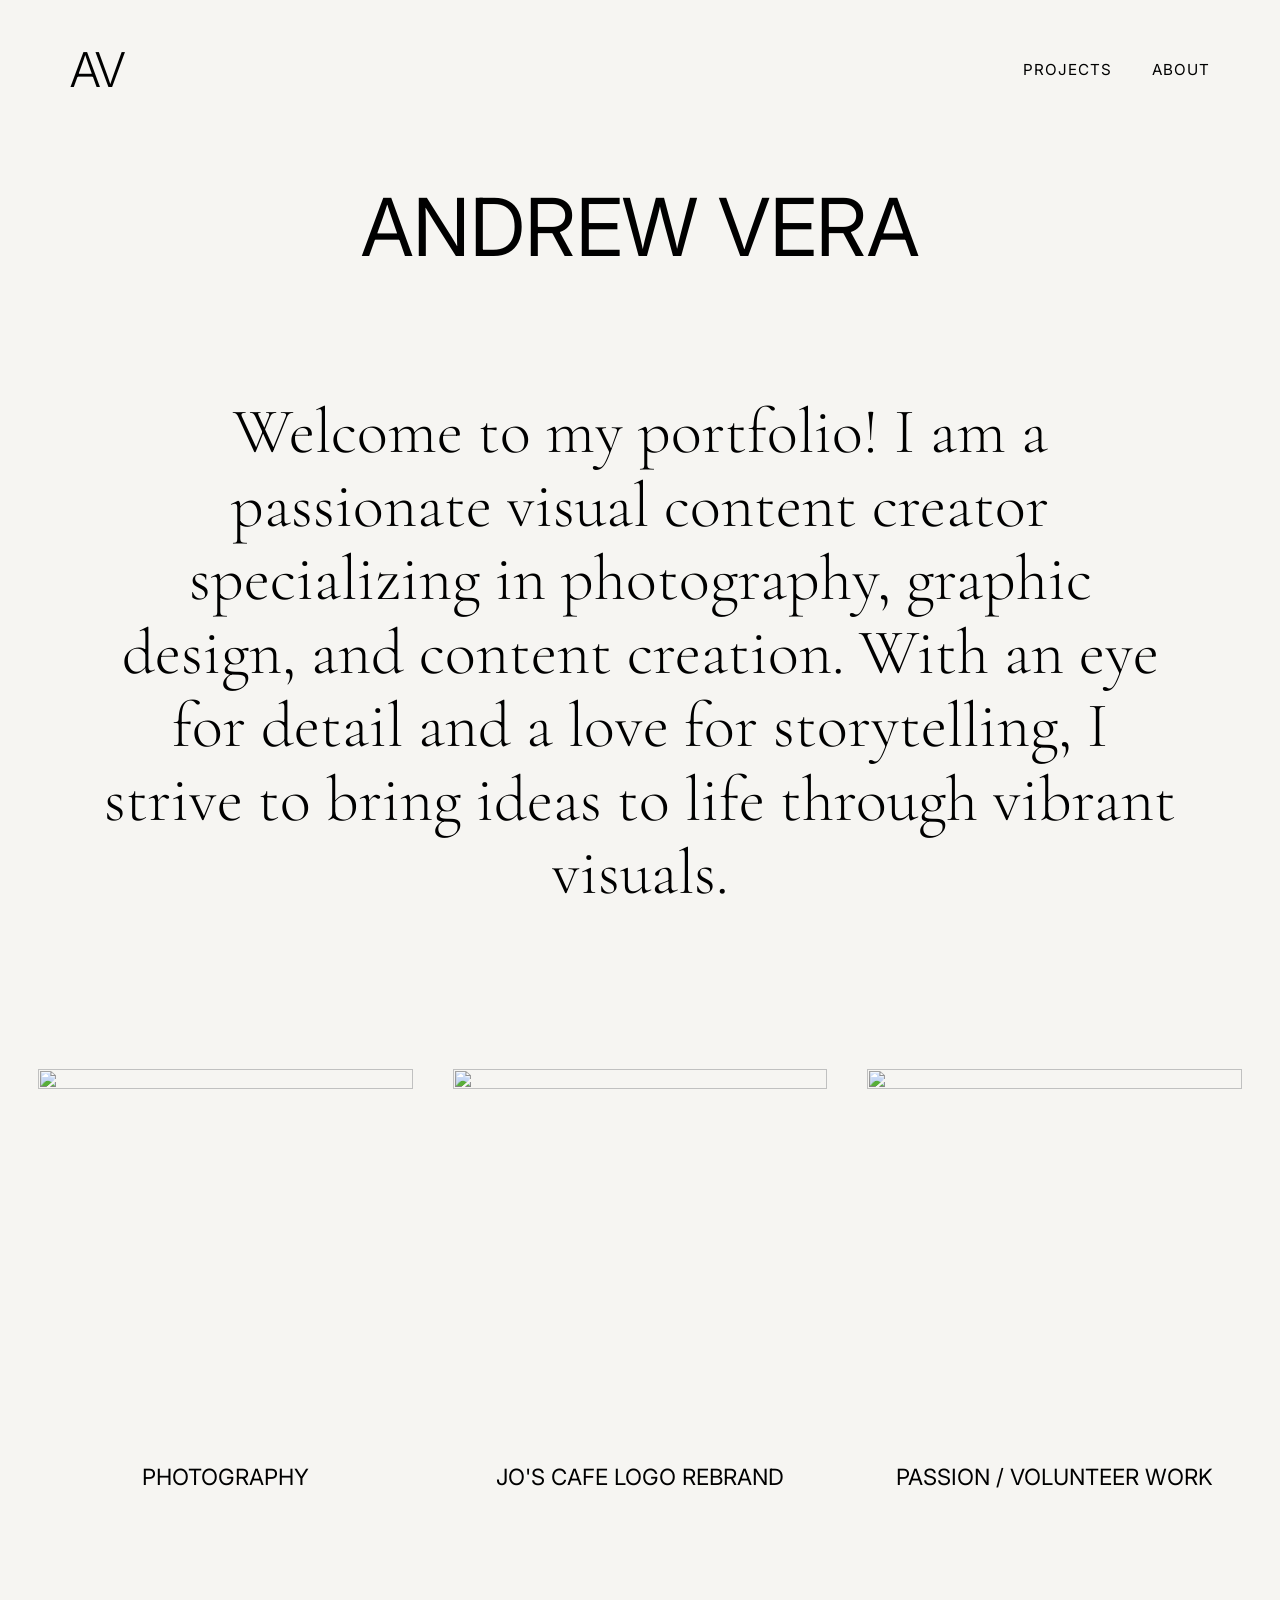
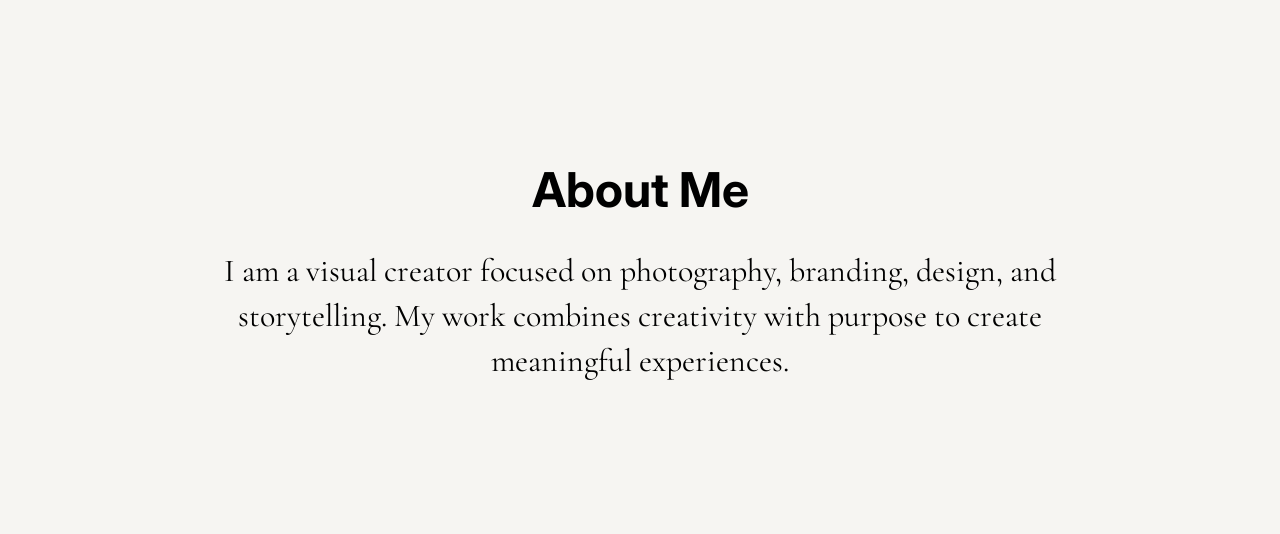
==== index.html @ c9ab444c "PortfolioStart" ====
<!DOCTYPE html>
<html lang="en">
<head>
  <meta charset="UTF-8">
  <meta name="viewport" content="width=device-width, initial-scale=1.0">
  <title>Andrew Vera Portfolio</title>

  <link rel="preconnect" href="https://fonts.googleapis.com">
  <link rel="preconnect" href="https://fonts.gstatic.com" crossorigin>

  <!-- Serif -->
  <link href="https://fonts.googleapis.com/css2?family=Cormorant+Garamond:wght@300;400&display=swap" rel="stylesheet">

  <!-- Sans -->
  <link href="https://fonts.googleapis.com/css2?family=Inter:wght@300;400;500&display=swap" rel="stylesheet">

  <link rel="stylesheet" href="style.css">
</head>
<body>

  <!-- NAVIGATION -->
  <nav>
    <div class="logo">AV</div>

    <div class="nav-links">
      <a href="#projects">PROJECTS</a>
      <a href="#about">ABOUT</a>
    </div>
  </nav>

  <!-- HERO -->
  <header class="hero">

    <h1>ANDREW VERA</h1>

    <p>
      Welcome to my portfolio! I am a passionate visual
      content creator specializing in photography,
      graphic design, and content creation.
      With an eye for detail and a love for storytelling,
      I strive to bring ideas to life through vibrant visuals.
    </p>

  </header>

  <!-- PROJECTS -->
  <section id="projects" class="projects">

    <div class="project-card">
      <img src="images/photo.jpg" alt="">
      <h3>PHOTOGRAPHY</h3>
    </div>

    <div class="project-card">
      <img src="images/logo.jpg" alt="">
      <h3>JO'S CAFE LOGO REBRAND</h3>
    </div>

    <div class="project-card">
      <img src="images/volunteer.jpg" alt="">
      <h3>PASSION / VOLUNTEER WORK</h3>
    </div>

  </section>

  <!-- ABOUT -->
  <section id="about" class="about">

    <h2>About Me</h2>

    <p>
      I am a visual creator focused on photography,
      branding, design, and storytelling. My work combines
      creativity with purpose to create meaningful experiences.
    </p>

  </section>

</body>
</html>
---- style.css ----
/* RESET */

*{
    margin:0;
    padding:0;
    box-sizing:border-box;
}

html{
    scroll-behavior:smooth;
}

body{
    background:#f6f5f2;
    color:#000;
    font-family:'Inter', sans-serif;
}

/* NAVIGATION */

nav{
    display:flex;
    justify-content:space-between;
    align-items:center;

    padding:40px 70px;
}

.logo{
    font-size:3rem;
    font-weight:300;
}

.nav-links{
    display:flex;
    gap:40px;
}

.nav-links a{
    text-decoration:none;
    color:black;
    font-size:.95rem;
    letter-spacing:1px;
}

/* HERO */

.hero{
    min-height:90vh;

    display:flex;
    flex-direction:column;
    justify-content:center;
    align-items:center;

    text-align:center;

    padding:0 8%;
}

.hero h1{
    font-size:5rem;
    font-weight:400;
    margin-bottom:120px;
}

.hero p{
    max-width:1500px;

    font-family:'Cormorant Garamond', serif;

    font-size:4rem;
    line-height:1.15;
    font-weight:300;
}

/* PROJECTS */

.projects{
    padding:120px 3%;

    display:grid;
    grid-template-columns:repeat(3,1fr);
    gap:40px;
}

.project-card{
    text-align:center;
}

.project-card img{
    width:100%;
    aspect-ratio:1/1;
    object-fit:cover;

    transition:.4s ease;
}

.project-card img:hover{
    transform:scale(1.02);
}

.project-card h3{
    margin-top:20px;

    font-weight:400;
    font-size:1.4rem;
}

/* ABOUT */

.about{
    padding:150px 10%;
    text-align:center;
}

.about h2{
    font-size:3rem;
    margin-bottom:30px;
}

.about p{
    max-width:900px;
    margin:auto;

    font-family:'Cormorant Garamond', serif;
    font-size:2rem;
    line-height:1.4;
}

/* MOBILE */

@media (max-width:900px){

    nav{
        padding:30px;
    }

    .logo{
        font-size:2rem;
    }

    .hero h1{
        font-size:3rem;
        margin-bottom:60px;
    }

    .hero p{
        font-size:2.2rem;
    }

    .projects{
        grid-template-columns:1fr;
    }

}
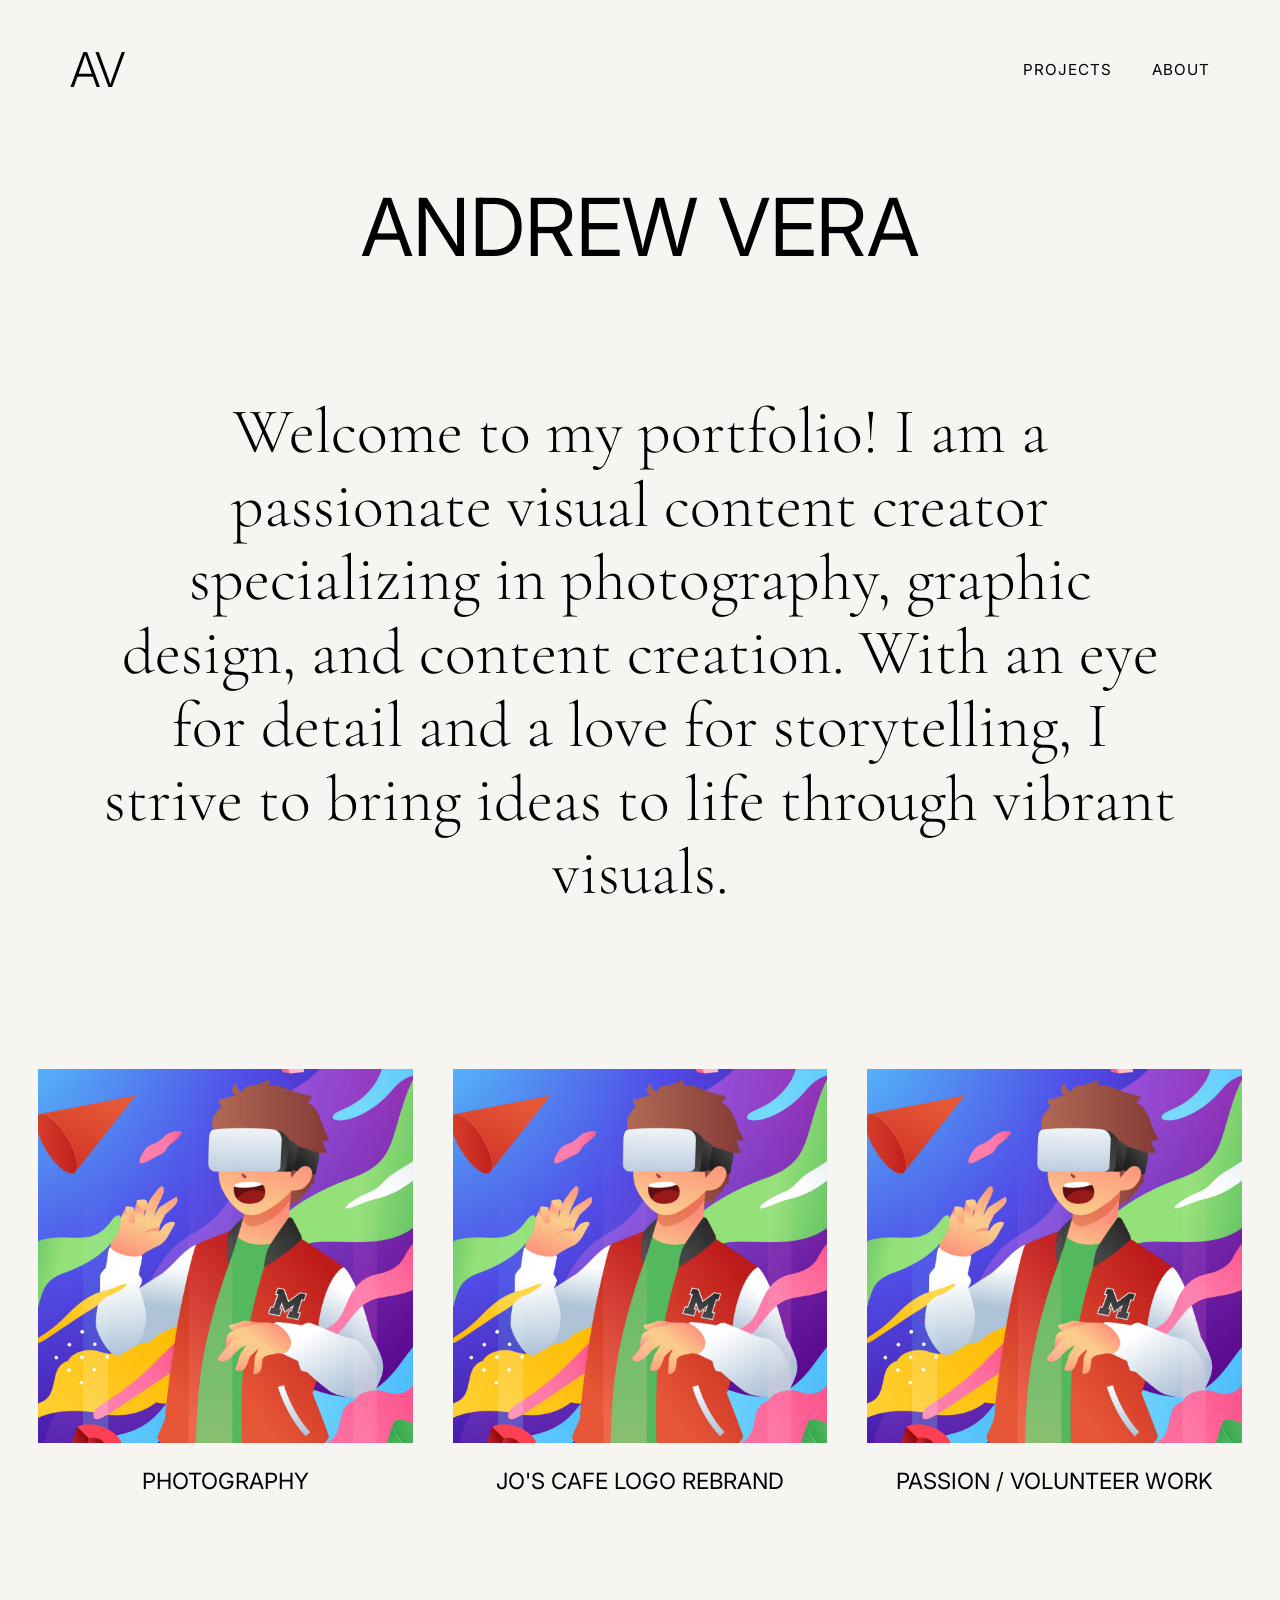
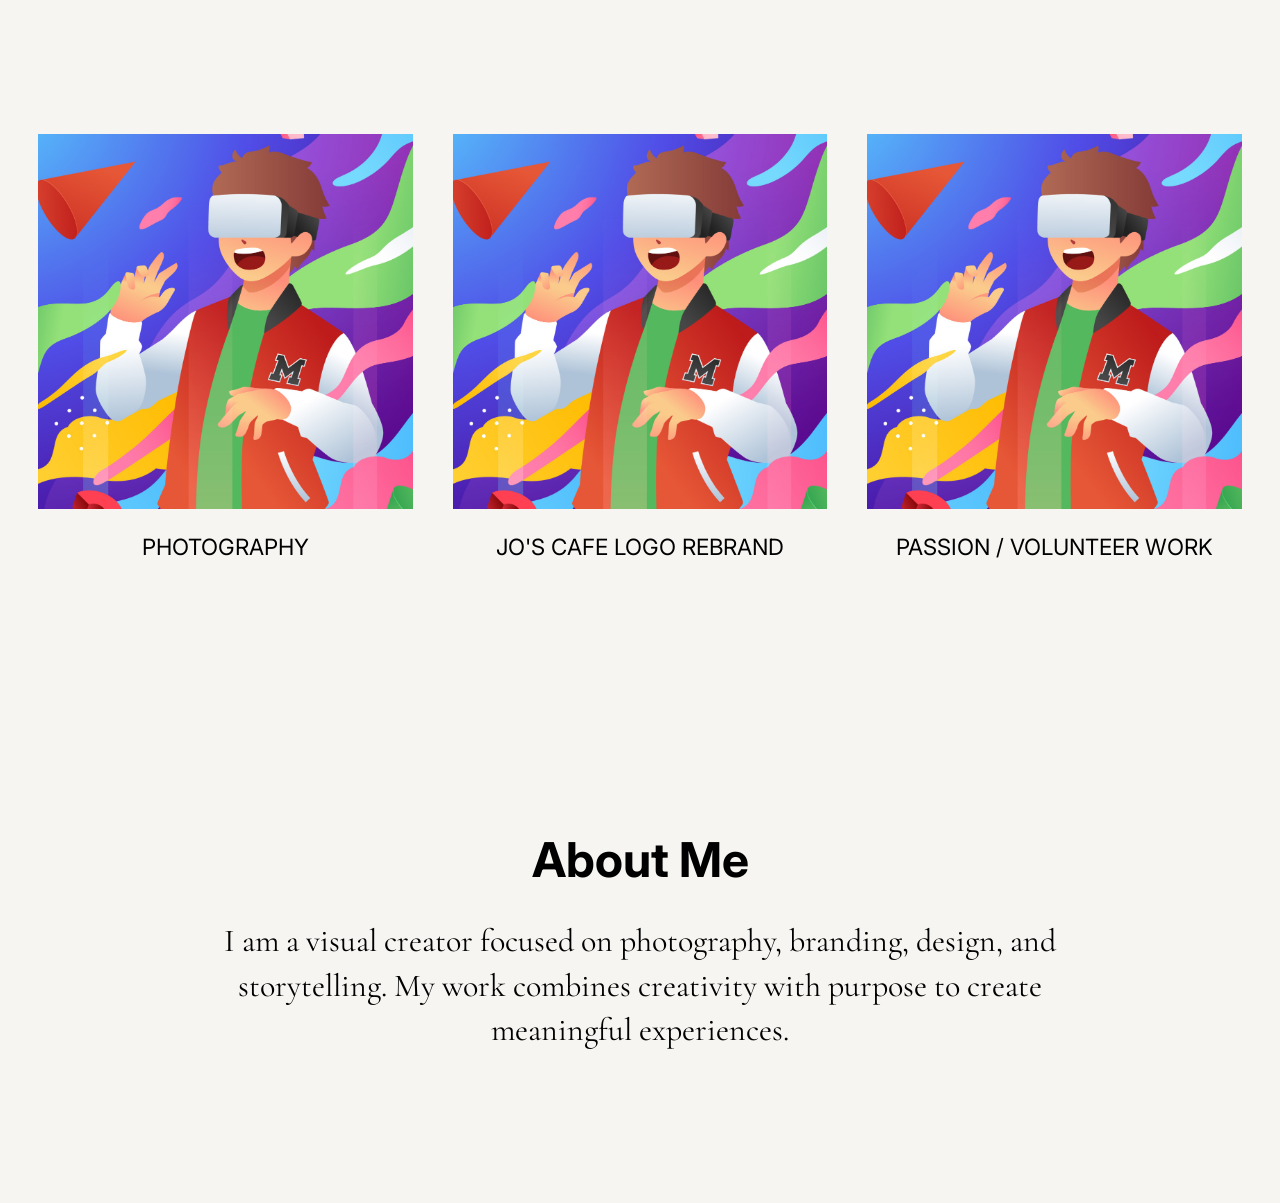
==== commit 06a39869: "Update" ====
--- a/index.html
+++ b/index.html
@@ -47,17 +47,36 @@
   <section id="projects" class="projects">
 
     <div class="project-card">
-      <img src="images/photo.jpg" alt="">
+      <img src="images.png" alt="">
       <h3>PHOTOGRAPHY</h3>
     </div>
 
     <div class="project-card">
-      <img src="images/logo.jpg" alt="">
+      <img src="images.png" alt="">
       <h3>JO'S CAFE LOGO REBRAND</h3>
     </div>
 
     <div class="project-card">
-      <img src="images/volunteer.jpg" alt="">
+      <img src="images.png" alt="">
+      <h3>PASSION / VOLUNTEER WORK</h3>
+    </div>
+
+  </section>
+  <!-- PROJECTS -->
+  <section id="projects" class="projects">
+
+    <div class="project-card">
+      <img src="images.png" alt="">
+      <h3>PHOTOGRAPHY</h3>
+    </div>
+
+    <div class="project-card">
+      <img src="images.png" alt="">
+      <h3>JO'S CAFE LOGO REBRAND</h3>
+    </div>
+
+    <div class="project-card">
+      <img src="images.png" alt="">
       <h3>PASSION / VOLUNTEER WORK</h3>
     </div>
 
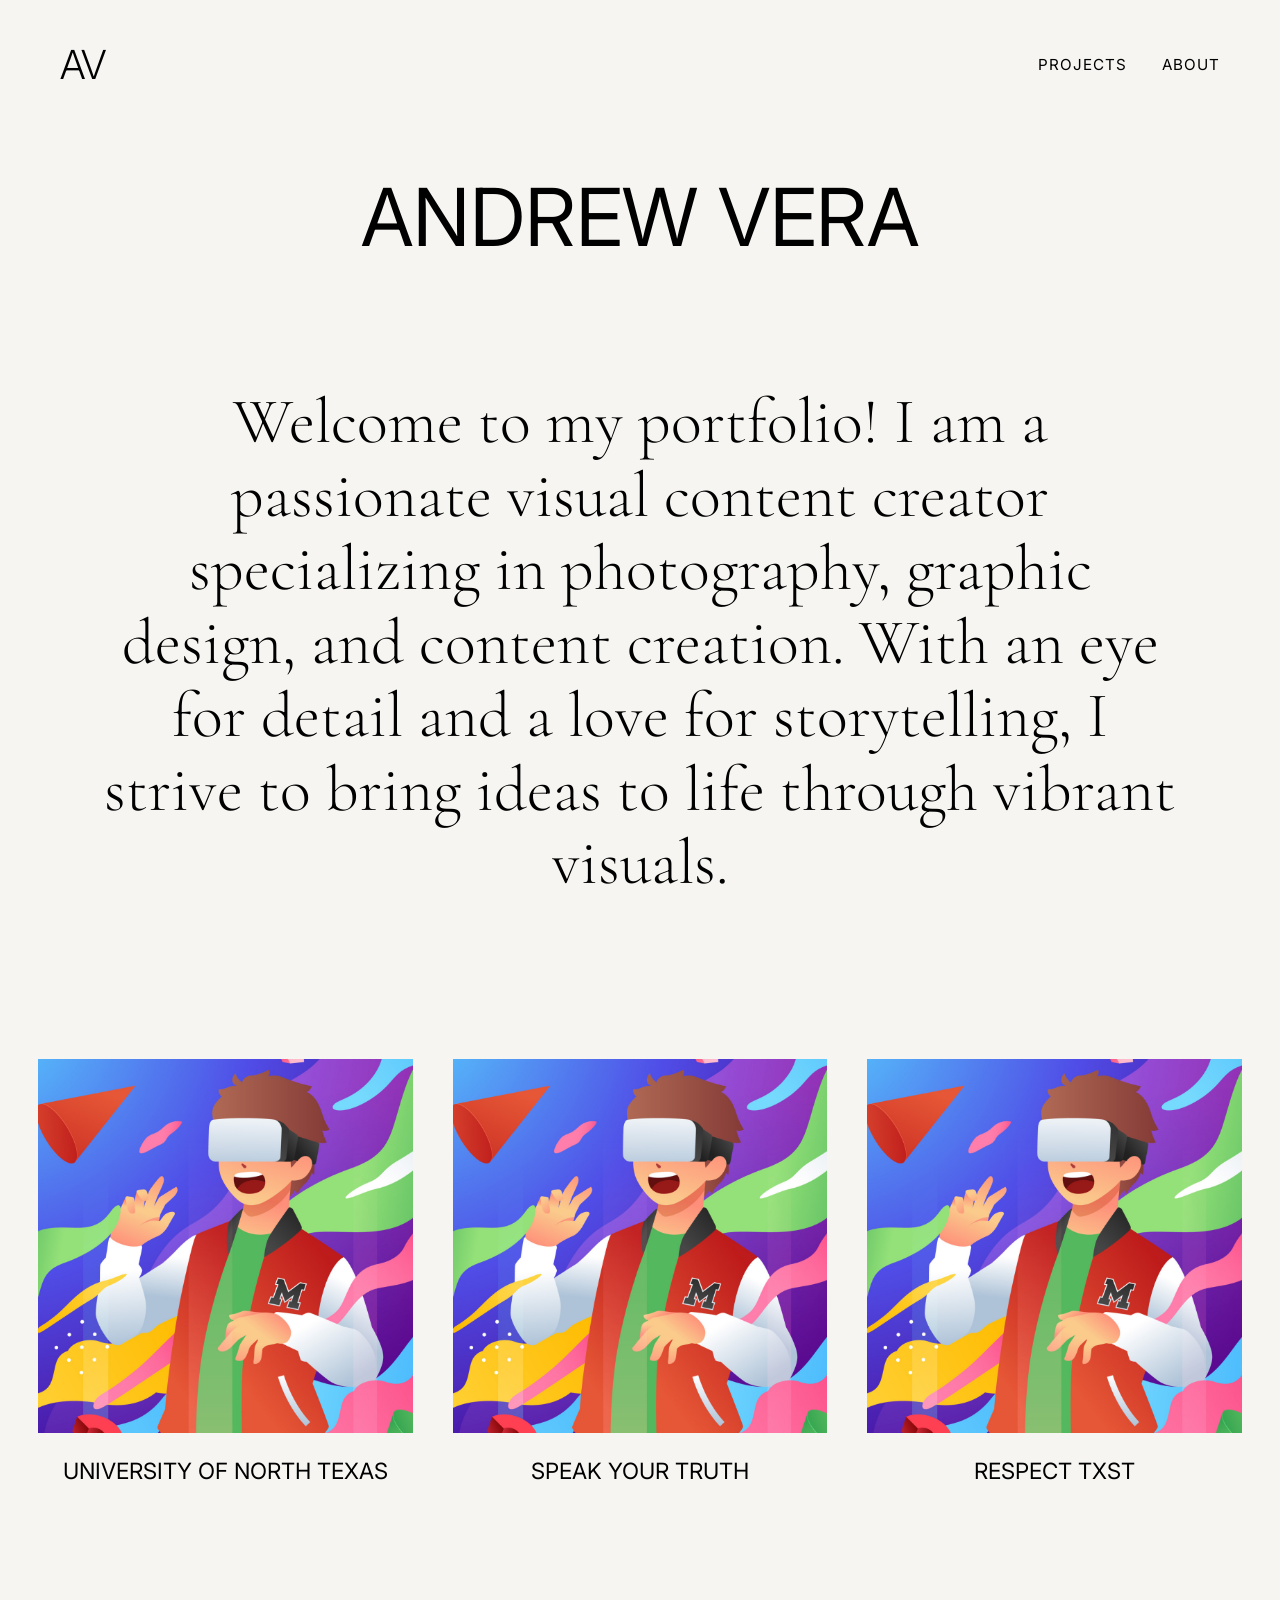
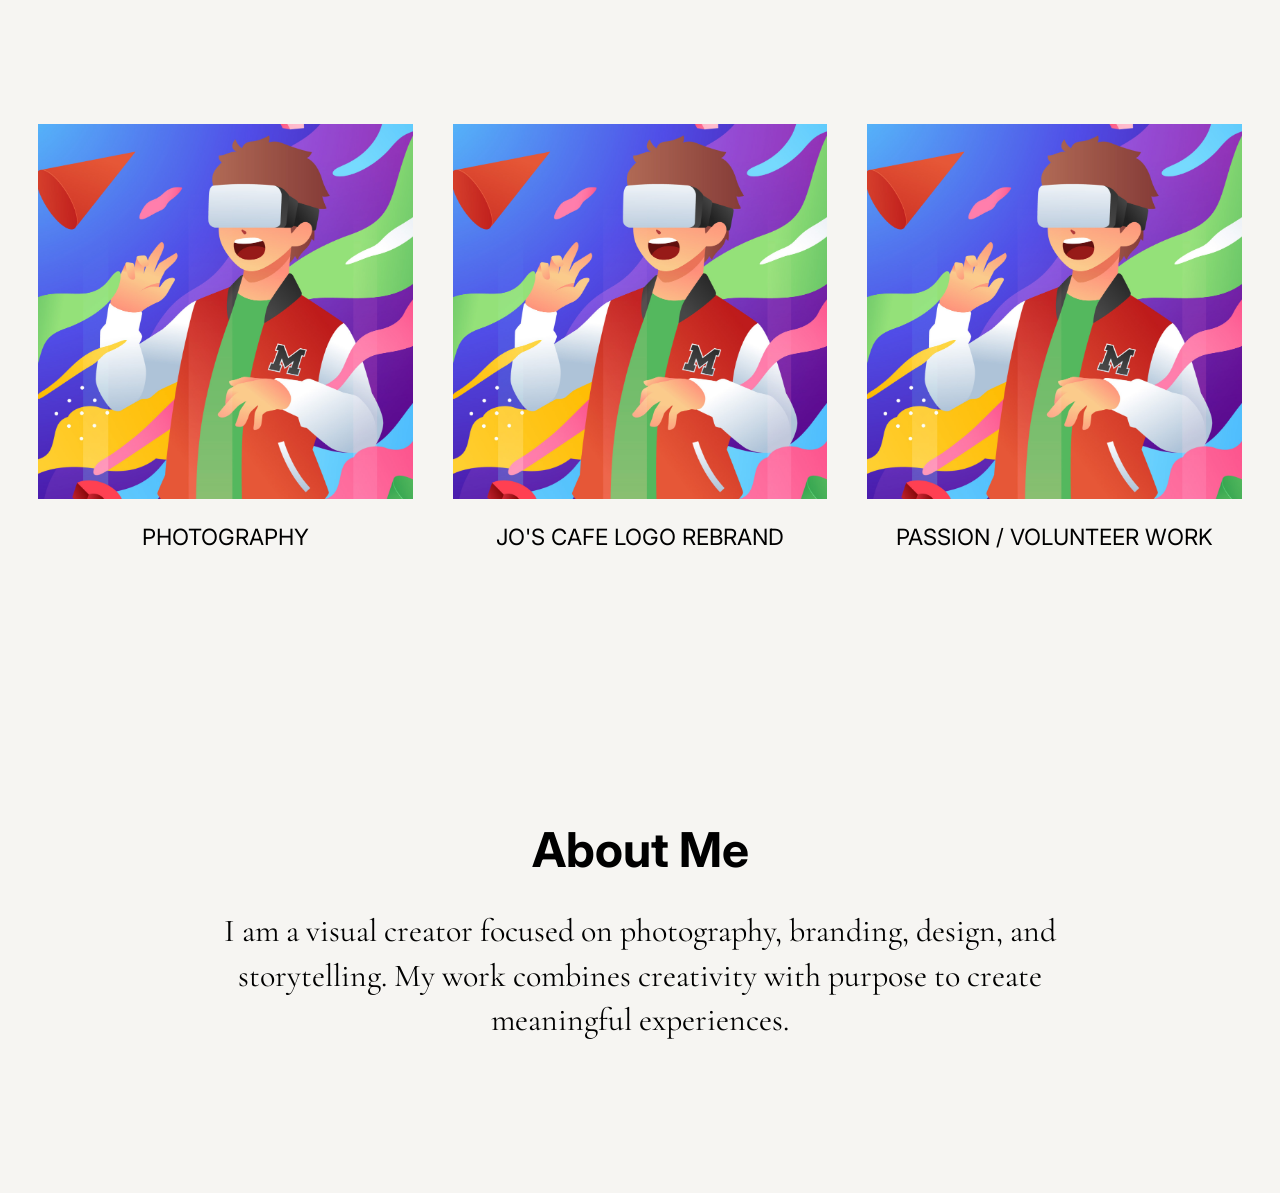
==== commit 32c9ade8: "Changes" ====
--- a/index.html
+++ b/index.html
@@ -44,43 +44,44 @@
   </header>
 
   <!-- PROJECTS -->
-  <section id="projects" class="projects">
+  <section class="projects">
 
-    <div class="project-card">
-      <img src="images.png" alt="">
-      <h3>PHOTOGRAPHY</h3>
-    </div>
+  <a href="unt.html" class="project-card">
+    <img src="images.png" alt="Photography">
+    <h3>UNIVERSITY OF NORTH TEXAS</h3>
+  </a>
 
-    <div class="project-card">
-      <img src="images.png" alt="">
-      <h3>JO'S CAFE LOGO REBRAND</h3>
-    </div>
+  <a href="truth.html" class="project-card">
+    <img src="images.png" alt="Jo's Cafe">
+    <h3>SPEAK YOUR TRUTH</h3>
+  </a>
 
-    <div class="project-card">
-      <img src="images.png" alt="">
-      <h3>PASSION / VOLUNTEER WORK</h3>
-    </div>
+  <a href="txst.html" class="project-card">
+    <img src="images.png" alt="Volunteer Work">
+    <h3>RESPECT TXST</h3>
+  </a>
 
-  </section>
+</section>
+
   <!-- PROJECTS -->
-  <section id="projects" class="projects">
+    <section class="projects">
 
-    <div class="project-card">
-      <img src="images.png" alt="">
-      <h3>PHOTOGRAPHY</h3>
-    </div>
+  <a href="photography.html" class="project-card">
+    <img src="images.png" alt="Photography">
+    <h3>PHOTOGRAPHY</h3>
+  </a>
 
-    <div class="project-card">
-      <img src="images.png" alt="">
-      <h3>JO'S CAFE LOGO REBRAND</h3>
-    </div>
+  <a href="joscafe.html" class="project-card">
+    <img src="images.png" alt="Jo's Cafe">
+    <h3>JO'S CAFE LOGO REBRAND</h3>
+  </a>
 
-    <div class="project-card">
-      <img src="images.png" alt="">
-      <h3>PASSION / VOLUNTEER WORK</h3>
-    </div>
+  <a href="volunteer.html" class="project-card">
+    <img src="images.png" alt="Volunteer Work">
+    <h3>PASSION / VOLUNTEER WORK</h3>
+  </a>
 
-  </section>
+</section>
 
   <!-- ABOUT -->
   <section id="about" class="about">
--- a/style.css
+++ b/style.css
@@ -128,6 +128,142 @@
     line-height:1.4;
 }
 
+
+.project-card{
+    text-decoration:none;
+    color:black;
+    display:block;
+    text-align:center;
+}
+
+.project-card img{
+    width:100%;
+    aspect-ratio:1/1;
+    object-fit:cover;
+    transition:.4s;
+}
+
+.project-card:hover img{
+    transform:scale(1.03);
+}
+
+.project-card:hover h3{
+    opacity:.7;
+}
+
+
+/* Navigation */
+
+nav{
+    display:flex;
+    justify-content:space-between;
+    align-items:center;
+
+    padding:40px 60px;
+}
+
+.logo{
+    text-decoration:none;
+    color:black;
+    font-size:2.5rem;
+}
+
+.nav-links{
+    display:flex;
+    gap:35px;
+}
+
+.nav-links a{
+    color:black;
+    text-decoration:none;
+    letter-spacing:1px;
+}
+
+/* Hero */
+
+.project-hero{
+
+    display:grid;
+    grid-template-columns:1fr 1fr;
+
+    gap:120px;
+
+    padding:70px 60px 100px;
+}
+
+.left h1{
+
+    font-size:5rem;
+    font-weight:300;
+
+    margin-bottom:60px;
+
+}
+
+.info{
+
+    margin-bottom:45px;
+
+}
+
+.info h4{
+
+    margin-bottom:8px;
+    font-weight:500;
+
+}
+
+.info p{
+
+    font-family:'Cormorant Garamond', serif;
+    font-size:1.4rem;
+
+}
+
+.right{
+
+    display:flex;
+    align-items:center;
+
+}
+
+.right p{
+
+    font-family:'Cormorant Garamond', serif;
+
+    font-size:2rem;
+
+    line-height:1.6;
+
+}
+
+/* Gallery */
+
+.gallery{
+
+    width:95%;
+    margin:auto;
+
+    display:grid;
+
+    grid-template-columns:repeat(2,1fr);
+
+    gap:30px;
+
+    padding-bottom:80px;
+
+}
+
+.gallery img{
+
+    width:100%;
+    display:block;
+
+}
+
+
+
+
 /* MOBILE */
 
 @media (max-width:900px){
